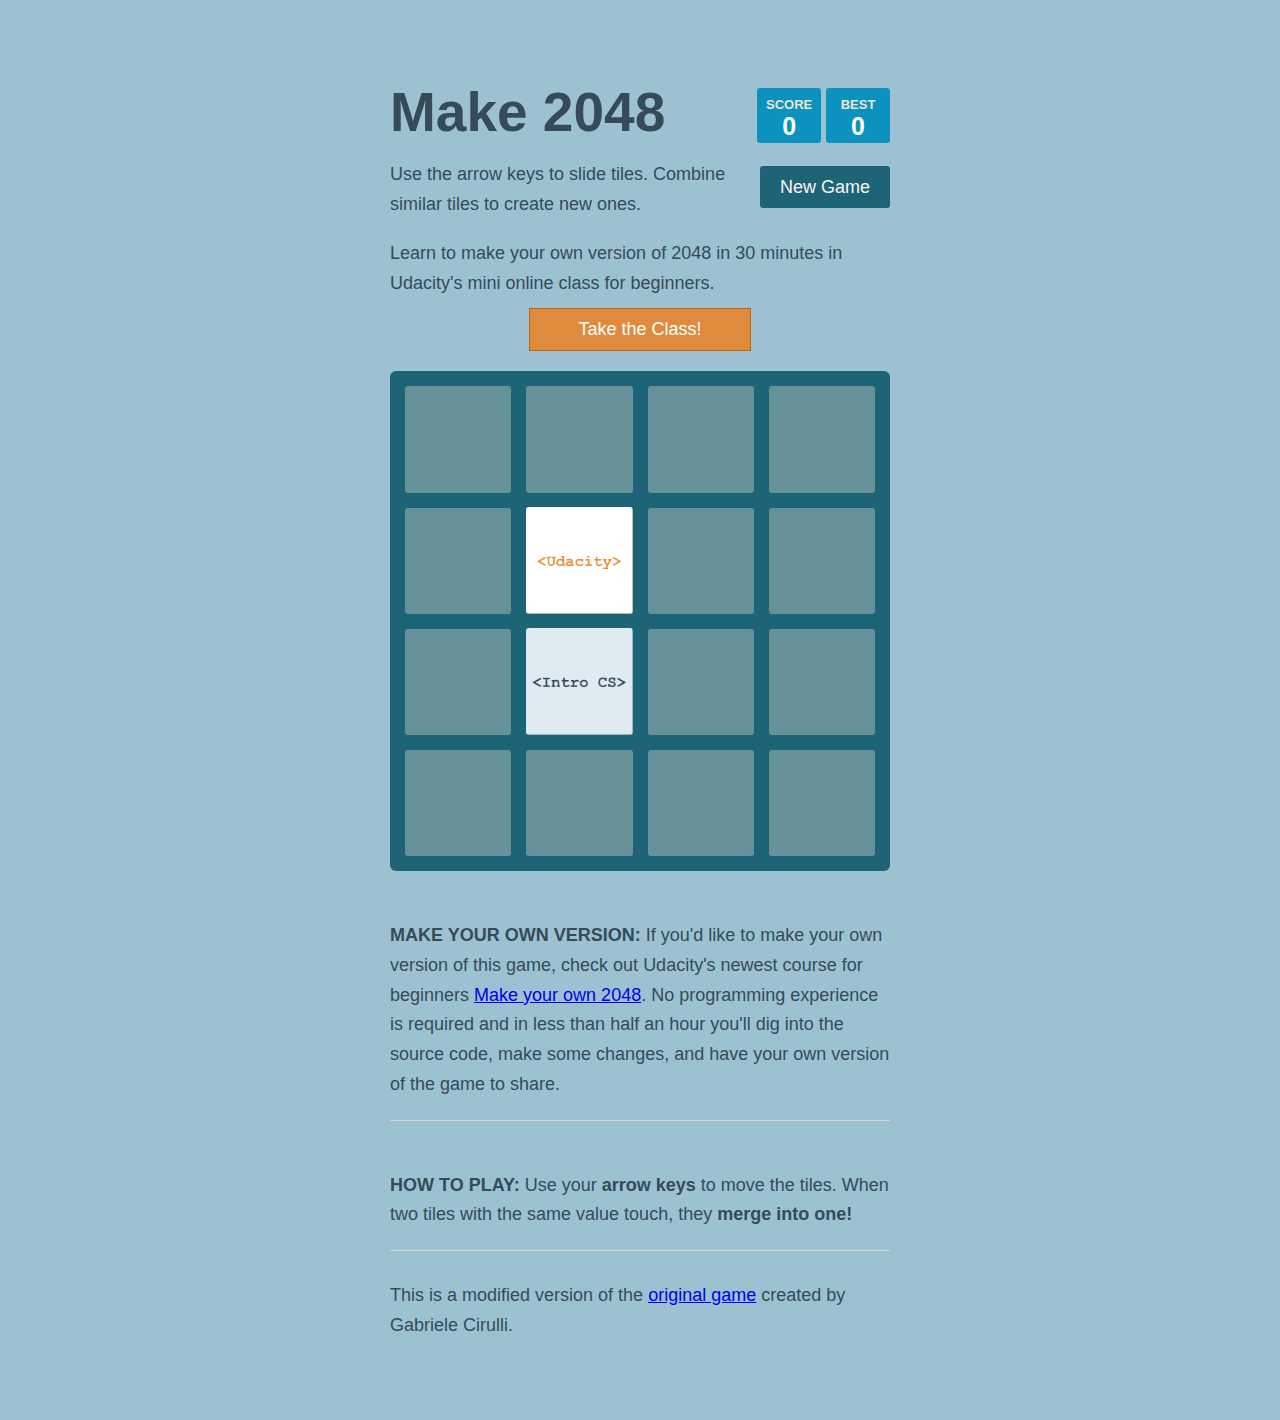
==== index.html @ ca54f41d "first commit" ====
<!DOCTYPE html>
<html lang="en" manifest="cache.appcache">
<head>
  <meta charset="utf-8">
  <title>Make and Play Udacity 2048</title>

  <link href="style/main.css" rel="stylesheet" type="text/css">
  <link href='http://fonts.googleapis.com/css?family=Source+Code+Pro:400,600,700' rel='stylesheet' type='text/css'>
  <link rel="shortcut icon" href="favicon.ico">
  <link rel="apple-touch-icon" href="meta/apple-touch-icon.png">
  <meta name="apple-mobile-web-app-capable" content="yes">
  <meta name="keywords" content="HTML,CSS,Javascript,Make your own 2048,Play 2048">
  <meta name="apple-mobile-web-app-status-bar-style" content="black">

  <meta name="HandheldFriendly" content="True">
  <meta name="MobileOptimized" content="320">
  <meta name="viewport" content="width=device-width, target-densitydpi=160dpi, initial-scale=1.0, maximum-scale=1, user-scalable=no, minimal-ui">
  <meta name="format-detection" content="telephone=no" />

  <meta property="og:title" content="2048 game"/>
  <meta property="og:site_name" content="2048 game"/>
  <meta property="og:description" content="Play Udacity 2048. Then, make your own 2048 game in Udacity's 2 hour mini course for programming beginners!"/>
  <meta property="og:image" content="http://gabrielecirulli.github.io/2048/meta/og_image.png"/>
</head>
<body>
  <div class="container">
    <div class="heading">
      <h1 class="title">Make 2048</h1>
      <div class="scores-container">
        <div class="score-container">0</div>
        <div class="best-container">0</div>
      </div>
    </div>

    <div class="above-game">
      <p class="game-intro">
      <a class="restart-button">New Game</a>
      Use the arrow keys to slide  tiles. Combine similar tiles to create new ones.</p>
      
    </div>

    <div class="pre-game">
      <p class="learn">Learn to make your own version of 2048 in 30 minutes in Udacity's mini online class for beginners.</p><a class="learn" href="https://www.udacity.com/course/ud248">Take the Class!</a>
    </div>


    <div class="game-container">
      <div class="game-message">
        <p></p>
        <div class="lower">
	        <a href="http://www.udacity.com/course/ud248/"class="learn learn-low">Take the Class!</a>
          <a class="retry-button">Play Again</a>
          <div class="score-sharing"></div>
        </div>
      </div>

      <div class="grid-container">
        <div class="grid-row">
          <div class="grid-cell"></div>
          <div class="grid-cell"></div>
          <div class="grid-cell"></div>
          <div class="grid-cell"></div>
        </div>
        <div class="grid-row">
          <div class="grid-cell"></div>
          <div class="grid-cell"></div>
          <div class="grid-cell"></div>
          <div class="grid-cell"></div>
        </div>
        <div class="grid-row">
          <div class="grid-cell"></div>
          <div class="grid-cell"></div>
          <div class="grid-cell"></div>
          <div class="grid-cell"></div>
        </div>
        <div class="grid-row">
          <div class="grid-cell"></div>
          <div class="grid-cell"></div>
          <div class="grid-cell"></div>
          <div class="grid-cell"></div>
        </div>
      </div>

      <div class="tile-container">

      </div>
    </div>


    <p class="game-explanation">
      <strong class="important">Make your own version:</strong> If you'd like to make your own version of this game, check out Udacity's newest course for beginners <a href="https://www.udacity.com/course/ud248" target="_blank">Make your own 2048</a>. No programming experience is required and in less than half an hour you'll dig into the source code, make some changes, and have your own version of the game to share.
    </p>
    <hr>
    <p class="game-explanation">
      <strong class="important">How to play:</strong> Use your <strong>arrow keys</strong> to move the tiles. When two tiles with the same value touch, they <strong>merge into one!</strong>
    </p>
    <hr>
    <p>
    This is a modified version of the <a href="http://gabrielecirulli.github.io/2048/" target="_blank">original game</a> created by Gabriele Cirulli.
    </p>
  </div>

  <script src="js/bind_polyfill.js"></script>
  <script src="js/classlist_polyfill.js"></script>
  <script src="js/animframe_polyfill.js"></script>
  <script src="js/keyboard_input_manager.js"></script>
  <script src="js/html_actuator.js"></script>
  <script src="js/grid.js"></script>
  <script src="js/tile.js"></script>
  <script src="js/local_storage_manager.js"></script>
  <script src="js/game_manager.js"></script>
  <script src="js/application.js"></script>
  <script>!function(d,s,id){var js,fjs=d.getElementsByTagName(s)[0];if(!d.getElementById(id)){js=d.createElement(s);js.id=id;js.src="https://platform.twitter.com/widgets.js";fjs.parentNode.insertBefore(js,fjs);}}(document,"script","twitter-wjs");</script>

</body>
</html>
---- style/main.css ----
@import url(fonts/clear-sans.css);
@import url("http://fonts.googleapis.com/css?family=Source+Code+Pro:400,600,700");
html, body {
  margin: 0;
  padding: 0;
  background: #9cc2d2;
  color: #354b59;
  font-family: "Clear Sans", "Helvetica Neue", Arial, sans-serif;
  font-family: "Whitney SSm A","Whitney SSm B","Helvetica Neue",Helvetica,Arial,sans-serif;
  font-size: 18px; }

body {
  margin: 80px 0; }

p.learn {
  margin-top: 20px;
}

span.tile-text {
  line-height: 1.25;
}



input {
  display: inline-block;
  background: #8f7a66;
  border-radius: 3px;
  padding: 0 20px;
  text-decoration: none;
  color: #f9f6f2;
  height: 40px;
  line-height: 42px;
  cursor: pointer;
  font: inherit;
  border: none;
  outline: none;
  box-sizing: border-box;
  font-weight: bold;
  margin: 0;
  -webkit-appearance: none;
  -moz-appearance: none;
  appearance: none; }
  input[type="text"], input[type="email"] {
    cursor: auto;
    background: #fcfbf9;
    font-weight: normal;
    color: #776e65;
    padding: 0 15px; }
    input[type="text"]::-webkit-input-placeholder, input[type="email"]::-webkit-input-placeholder {
      color: #9d948c; }
    input[type="text"]::-moz-placeholder, input[type="email"]::-moz-placeholder {
      color: #9d948c; }
    input[type="text"]:-ms-input-placeholder, input[type="email"]:-ms-input-placeholder {
      color: #9d948c; }

.heading:after {
  content: "";
  display: block;
  clear: both; }

h1.title {
  font-size: 55px;
  font-weight: medium;
  margin: 0;
  display: block;
  float: left; }

@-webkit-keyframes move-up {
  0% {
    top: 25px;
    opacity: 1; }

  100% {
    top: -50px;
    opacity: 0; } }
@-moz-keyframes move-up {
  0% {
    top: 25px;
    opacity: 1; }

  100% {
    top: -50px;
    opacity: 0; } }
@keyframes move-up {
  0% {
    top: 25px;
    opacity: 1; }

  100% {
    top: -50px;
    opacity: 0; } }
.scores-container {
  float: right;
  text-align: right; }

.score-container, .best-container {
  position: relative;
  display: inline-block;
  background: #0c92bf;
  padding: 15px 25px;
  font-size: 25px;
  height: 25px;
  line-height: 47px;
  font-weight: bold;
  border-radius: 3px;
  color: white;
  margin-top: 8px;
  text-align: center; }
  .score-container:after, .best-container:after {
    position: absolute;
    width: 100%;
    top: 10px;
    left: 0;
    text-transform: uppercase;
    font-size: 13px;
    line-height: 13px;
    text-align: center;
    color: #eee4da; }
  .score-container .score-addition, .best-container .score-addition {
    position: absolute;
    right: 30px;
    color: red;
    font-size: 25px;
    line-height: 25px;
    font-weight: bold;
    color: rgba(119, 110, 101, 0.9);
    z-index: 100;
    -webkit-animation: move-up 600ms ease-in;
    -moz-animation: move-up 600ms ease-in;
    animation: move-up 600ms ease-in;
    -webkit-animation-fill-mode: both;
    -moz-animation-fill-mode: both;
    animation-fill-mode: both; }

.score-container:after {
  content: "Score"; }

.best-container:after {
  content: "Best"; }

p {
  margin-top: 0;
  margin-bottom: 10px;
  line-height: 1.65; }

a {
  font-weight: medium;
  text-decoration: underline;
  cursor: pointer; }

strong.important {
  text-transform: uppercase; }

hr {
  border: none;
  border-bottom: 1px solid #d8d4d0;
  margin-top: 20px;
  margin-bottom: 30px; }

.container {
  width: 500px;
  margin: 0 auto; }

@-webkit-keyframes fade-in {
  0% {
    opacity: 0; }

  100% {
    opacity: 1; } }
@-moz-keyframes fade-in {
  0% {
    opacity: 0; }

  100% {
    opacity: 1; } }
@keyframes fade-in {
  0% {
    opacity: 0; }

  100% {
    opacity: 1; } }
@-webkit-keyframes slide-up {
  0% {
    margin-top: 32%; }

  100% {
    margin-top: 20%; } }
@-moz-keyframes slide-up {
  0% {
    margin-top: 32%; }

  100% {
    margin-top: 20%; } }
@keyframes slide-up {
  0% {
    margin-top: 32%; }

  100% {
    margin-top: 20%; } }
.game-container {
  margin-top: 20px;
  position: relative;
  padding: 15px;
  cursor: default;
  -webkit-touch-callout: none;
  -ms-touch-callout: none;
  -webkit-user-select: none;
  -moz-user-select: none;
  -ms-user-select: none;
  -ms-touch-action: none;
  touch-action: none;
  background: #1e6477;
  border-radius: 6px;
  width: 500px;
  height: 500px;
  -webkit-box-sizing: border-box;
  -moz-box-sizing: border-box;
  box-sizing: border-box; }

.game-message {
  display: none;
  position: absolute;
  top: 0;
  right: 0;
  bottom: 0;
  left: 0;
  background: rgba(150, 150, 150, 0.83);
  z-index: 100;
  padding-top: 40px;
  text-align: center;
  -webkit-animation: fade-in 800ms ease 1200ms;
  -moz-animation: fade-in 800ms ease 1200ms;
  animation: fade-in 800ms ease 1200ms;
  -webkit-animation-fill-mode: both;
  -moz-animation-fill-mode: both;
  animation-fill-mode: both; }
  .game-message p {
    font-size: 60px;
    font-weight: bold;
    height: 60px;
    line-height: 60px;
    margin-top: 222px; }
  .game-message .lower {
    display: block;
    margin-top: 29px; }
  .game-message .mailing-list {
    margin-top: 52px; }
    .game-message .mailing-list strong {
      display: block;
      margin-bottom: 10px; }
    .game-message .mailing-list .mailing-list-email-field {
      width: 230px;
      margin-right: 5px; }
  .game-message a {
    display: inline-block;
    background: #8f7a66;
    border-radius: 3px;
    padding: 0 20px;
    text-decoration: none;
    color: #f9f6f2;
    height: 40px;
    line-height: 42px;
    cursor: pointer;
    margin-left: 9px; }
    .game-message a.keep-playing-button {
      display: none; }
  .game-message .score-sharing {
    display: inline-block;
    vertical-align: middle;
    margin-left: 10px; }
  .game-message.game-won {
    background: rgba(237, 194, 46, 0.5);
    color: #f9f6f2; }
    .game-message.game-won a.keep-playing-button {
      display: inline-block; }
  .game-message.game-won, .game-message.game-over {
    display: block; }
    .game-message.game-won p, .game-message.game-over p {
      -webkit-animation: slide-up 1.5s ease-in-out 2500ms;
      -moz-animation: slide-up 1.5s ease-in-out 2500ms;
      animation: slide-up 1.5s ease-in-out 2500ms;
      -webkit-animation-fill-mode: both;
      -moz-animation-fill-mode: both;
      animation-fill-mode: both; }
    .game-message.game-won .mailing-list, .game-message.game-over .mailing-list {
      -webkit-animation: fade-in 1.5s ease-in-out 2500ms;
      -moz-animation: fade-in 1.5s ease-in-out 2500ms;
      animation: fade-in 1.5s ease-in-out 2500ms;
      -webkit-animation-fill-mode: both;
      -moz-animation-fill-mode: both;
      animation-fill-mode: both; }

.grid-container {
  position: absolute;
  z-index: 1; }

.grid-row {
  margin-bottom: 15px; }
  .grid-row:last-child {
    margin-bottom: 0; }
  .grid-row:after {
    content: "";
    display: block;
    clear: both; }

.grid-cell {
  width: 106.25px;
  height: 106.25px;
  margin-right: 15px;
  float: left;
  border-radius: 3px;
  background: rgba(238, 228, 218, 0.35); }
  .grid-cell:last-child {
    margin-right: 0; }

.tile-container {
  position: absolute;
  z-index: 2; }

.tile, .tile .tile-inner {
  width: 107px;
  height: 107px;
  line-height: 116.25px; }
.tile.tile-position-1-1 {
  -webkit-transform: translate(0px, 0px);
  -moz-transform: translate(0px, 0px);
  transform: translate(0px, 0px); }
.tile.tile-position-1-2 {
  -webkit-transform: translate(0px, 121px);
  -moz-transform: translate(0px, 121px);
  transform: translate(0px, 121px); }
.tile.tile-position-1-3 {
  -webkit-transform: translate(0px, 242px);
  -moz-transform: translate(0px, 242px);
  transform: translate(0px, 242px); }
.tile.tile-position-1-4 {
  -webkit-transform: translate(0px, 363px);
  -moz-transform: translate(0px, 363px);
  transform: translate(0px, 363px); }
.tile.tile-position-2-1 {
  -webkit-transform: translate(121px, 0px);
  -moz-transform: translate(121px, 0px);
  transform: translate(121px, 0px); }
.tile.tile-position-2-2 {
  -webkit-transform: translate(121px, 121px);
  -moz-transform: translate(121px, 121px);
  transform: translate(121px, 121px); }
.tile.tile-position-2-3 {
  -webkit-transform: translate(121px, 242px);
  -moz-transform: translate(121px, 242px);
  transform: translate(121px, 242px); }
.tile.tile-position-2-4 {
  -webkit-transform: translate(121px, 363px);
  -moz-transform: translate(121px, 363px);
  transform: translate(121px, 363px); }
.tile.tile-position-3-1 {
  -webkit-transform: translate(242px, 0px);
  -moz-transform: translate(242px, 0px);
  transform: translate(242px, 0px); }
.tile.tile-position-3-2 {
  -webkit-transform: translate(242px, 121px);
  -moz-transform: translate(242px, 121px);
  transform: translate(242px, 121px); }
.tile.tile-position-3-3 {
  -webkit-transform: translate(242px, 242px);
  -moz-transform: translate(242px, 242px);
  transform: translate(242px, 242px); }
.tile.tile-position-3-4 {
  -webkit-transform: translate(242px, 363px);
  -moz-transform: translate(242px, 363px);
  transform: translate(242px, 363px); }
.tile.tile-position-4-1 {
  -webkit-transform: translate(363px, 0px);
  -moz-transform: translate(363px, 0px);
  transform: translate(363px, 0px); }
.tile.tile-position-4-2 {
  -webkit-transform: translate(363px, 121px);
  -moz-transform: translate(363px, 121px);
  transform: translate(363px, 121px); }
.tile.tile-position-4-3 {
  -webkit-transform: translate(363px, 242px);
  -moz-transform: translate(363px, 242px);
  transform: translate(363px, 242px); }
.tile.tile-position-4-4 {
  -webkit-transform: translate(363px, 363px);
  -moz-transform: translate(363px, 363px);
  transform: translate(363px, 363px); }

.tile {
  position: absolute;
  -webkit-transition: 100ms ease-in-out;
  -moz-transition: 100ms ease-in-out;
  transition: 100ms ease-in-out;
  -webkit-transition-property: -webkit-transform;
  -moz-transition-property: -moz-transform;
  transition-property: transform; }
  .tile .tile-inner {
    border-radius: 3px;
    background: #f5f5f5;
    text-align: center;
    font-weight: bold;
    z-index: 10;
    font-family: 'Source Code Pro', Courier;
    font-size: 16px; 
    color: #354b59;}
  .tile.tile-2 .tile-inner {
    background: url('../tile-sets/udacity/2.png');
    background-size: 100%;
    color: rgba(0,0,0,0);
    box-shadow: 0 0 30px 10px rgba(243, 215, 116, 0), inset 0 0 0 1px rgba(255, 255, 255, 0); }
  .tile.tile-4 .tile-inner {
    background: url('../tile-sets/udacity/4.png');
    background-size: 100%;
    color: rgba(0,0,0,0);
    box-shadow: 0 0 30px 10px rgba(243, 215, 116, 0), inset 0 0 0 1px rgba(255, 255, 255, 0); }
  .tile.tile-8 .tile-inner {
    background: url('../tile-sets/udacity/8.png');
    background-size: 100%;
    color: rgba(0,0,0,0);
    font-weight: medium;
    font-size: 11px;
  }
  .tile.tile-16 .tile-inner {
    background: url('../tile-sets/udacity/16.png');
    background-size: 100%;
    color: rgba(0,0,0,0);
    font-weight: medium;
    font-size: 10px;
  }
  .tile.tile-32 .tile-inner {
    background: url('../tile-sets/udacity/32.png');
    background-size: 100%;
    color: rgba(0,0,0,0);
    font-size: 14px;
  }
  .tile.tile-64 .tile-inner {
    background: url('../tile-sets/udacity/64.png');
    background-size: 100%;
    color: rgba(0,0,0,0);
    font-size: 14px;

  }
  .tile.tile-128 .tile-inner {
    font-weight: medium;
    background: url('../tile-sets/udacity/128.png');
    background-size: 100%;
    color: rgba(0,0,0,0);
    box-shadow: 0 0 30px 10px rgba(243, 215, 116, 0.2381), inset 0 0 0 1px rgba(255, 255, 255, 0.14286);
    font-size: 12px; }
    @media screen and (max-width: 520px) {
      .tile.tile-128 .tile-inner {
        font-size: 12px; } }
  .tile.tile-256 .tile-inner {
    background: url('../tile-sets/udacity/256.png');
    background-size: 100%;
    color: rgba(0,0,0,0);
    box-shadow: 0 0 30px 10px rgba(243, 215, 116, 0.31746), inset 0 0 0 1px rgba(255, 255, 255, 0.19048);
    font-size: 14px; }
    @media screen and (max-width: 520px) {
      .tile.tile-256 .tile-inner {
        font-size: 16px; } }
  .tile.tile-512 .tile-inner {
    background: url('../tile-sets/udacity/512.png');
    background-size: 100%;
    color: rgba(0,0,0,0);
    box-shadow: 0 0 30px 10px rgba(243, 215, 116, 0.39683), inset 0 0 0 1px rgba(255, 255, 255, 0.2381);
    font-size: 13px; }
    @media screen and (max-width: 520px) {
      .tile.tile-512 .tile-inner {
        font-size: 13px; } }
  .tile.tile-1024 .tile-inner {
    background: url('../tile-sets/udacity/1024.png');
    background-size: 100%;
    color: rgba(0,0,0,0);
    box-shadow: 0 0 30px 10px rgba(243, 215, 116, 0.47619), inset 0 0 0 1px rgba(255, 255, 255, 0.28571);
    font-size: 10px; }
    @media screen and (max-width: 520px) {
      .tile.tile-1024 .tile-inner {
        font-size: 10px; } }
  .tile.tile-2048 .tile-inner {
    background: url('../tile-sets/udacity/2048.png');
    background-size: 100%;
    color: rgba(0,0,0,0);
    box-shadow: 0 0 30px 10px rgba(243, 215, 116, 0.55556), inset 0 0 0 1px rgba(255, 255, 255, 0.33333);
    font-size: 10px; }
    @media screen and (max-width: 520px) {
      .tile.tile-2048 .tile-inner {
        font-size: 10px; } }
  .tile.tile-super .tile-inner {
    color: #f9f6f2;
    background: #3c3a32;
    font-weight: medium;
    font-size: 12px; }
    @media screen and (max-width: 520px) {
      .tile.tile-super .tile-inner {
        font-size: 10px; } }

@-webkit-keyframes appear {
  0% {
    opacity: 0;
    -webkit-transform: scale(0);
    -moz-transform: scale(0);
    transform: scale(0); }

  100% {
    opacity: 1;
    -webkit-transform: scale(1);
    -moz-transform: scale(1);
    transform: scale(1); } }
@-moz-keyframes appear {
  0% {
    opacity: 0;
    -webkit-transform: scale(0);
    -moz-transform: scale(0);
    transform: scale(0); }

  100% {
    opacity: 1;
    -webkit-transform: scale(1);
    -moz-transform: scale(1);
    transform: scale(1); } }
@keyframes appear {
  0% {
    opacity: 0;
    -webkit-transform: scale(0);
    -moz-transform: scale(0);
    transform: scale(0); }

  100% {
    opacity: 1;
    -webkit-transform: scale(1);
    -moz-transform: scale(1);
    transform: scale(1); } }
.tile-new .tile-inner {
  -webkit-animation: appear 200ms ease 100ms;
  -moz-animation: appear 200ms ease 100ms;
  animation: appear 200ms ease 100ms;
  -webkit-animation-fill-mode: backwards;
  -moz-animation-fill-mode: backwards;
  animation-fill-mode: backwards; }

@-webkit-keyframes pop {
  0% {
    -webkit-transform: scale(0);
    -moz-transform: scale(0);
    transform: scale(0); }

  50% {
    -webkit-transform: scale(1.2);
    -moz-transform: scale(1.2);
    transform: scale(1.2); }

  100% {
    -webkit-transform: scale(1);
    -moz-transform: scale(1);
    transform: scale(1); } }
@-moz-keyframes pop {
  0% {
    -webkit-transform: scale(0);
    -moz-transform: scale(0);
    transform: scale(0); }

  50% {
    -webkit-transform: scale(1.2);
    -moz-transform: scale(1.2);
    transform: scale(1.2); }

  100% {
    -webkit-transform: scale(1);
    -moz-transform: scale(1);
    transform: scale(1); } }
@keyframes pop {
  0% {
    -webkit-transform: scale(0);
    -moz-transform: scale(0);
    transform: scale(0); }

  50% {
    -webkit-transform: scale(1.2);
    -moz-transform: scale(1.2);
    transform: scale(1.2); }

  100% {
    -webkit-transform: scale(1);
    -moz-transform: scale(1);
    transform: scale(1); } }
.tile-merged .tile-inner {
  z-index: 20;
  -webkit-animation: pop 200ms ease 100ms;
  -moz-animation: pop 200ms ease 100ms;
  animation: pop 200ms ease 100ms;
  -webkit-animation-fill-mode: backwards;
  -moz-animation-fill-mode: backwards;
  animation-fill-mode: backwards; }

.above-game {
  margin-top: 10px;
}

.above-game:after {
  content: "";
  display: block;
  clear: both; }

.game-intro {
  margin-top: 5px;
  float: left;
  line-height: 30px;
  margin-bottom: 0; }

.game-explanation {
  margin-top: 50px; }

.sharing {
  margin-top: 20px;
  text-align: center; }
  .sharing > iframe, .sharing > span, .sharing > form {
    display: inline-block;
    vertical-align: middle; }

@media screen and (max-width: 520px) {
  html, body {
    font-size: 15px; }

  body {
    margin: 20px 0;
    padding: 0 20px; }

  h1.title {
    font-size: 27px;
    margin-top: 15px; }

  .container {
    width: 280px;
    margin: 0 auto; }

  .score-container, .best-container {
    margin-top: 0;
    padding: 15px 10px;
    min-width: 40px; }

  .heading {
    margin-bottom: 10px; }

  .game-intro {
    width: 100%;
    display: block;
    box-sizing: border-box;
    line-height: 1.65; }

  .restart-button, .retry-button {
    width: 42%;
    padding: 0;
    display: block;
    box-sizing: border-box;
    margin-top: 2px; }

  .game-container {
    margin-top: 17px;
    position: relative;
    padding: 10px;
    cursor: default;
    -webkit-touch-callout: none;
    -ms-touch-callout: none;
    -webkit-user-select: none;
    -moz-user-select: none;
    -ms-user-select: none;
    -ms-touch-action: none;
    touch-action: none;
    background: #1e6477;
    border-radius: 6px;
    width: 280px;
    height: 280px;
    -webkit-box-sizing: border-box;
    -moz-box-sizing: border-box;
    box-sizing: border-box; }

  .game-message {
    display: none;
    position: absolute;
    top: 0;
    right: 0;
    bottom: 0;
    left: 0;
    background: rgba(238, 228, 218, 0.73);
    z-index: 100;
    padding-top: 40px;
    text-align: center;
    -webkit-animation: fade-in 800ms ease 1200ms;
    -moz-animation: fade-in 800ms ease 1200ms;
    animation: fade-in 800ms ease 1200ms;
    -webkit-animation-fill-mode: both;
    -moz-animation-fill-mode: both;
    animation-fill-mode: both; }
    .game-message p {
      font-size: 60px;
      font-weight: bold;
      height: 60px;
      line-height: 60px;
      margin-top: 222px; }
    .game-message .lower {
      display: block;
      margin-top: 29px; }
    .game-message .mailing-list {
      margin-top: 52px; }
      .game-message .mailing-list strong {
        display: block;
        margin-bottom: 10px; }
      .game-message .mailing-list .mailing-list-email-field {
        width: 230px;
        margin-right: 5px; }
    .game-message a {
      display: inline-block;
      background: #8f7a66;
      border-radius: 3px;
      padding: 0 20px;
      text-decoration: none;
      color: #f9f6f2;
      height: 40px;
      line-height: 42px;
      cursor: pointer;
      margin-left: 9px; }
      .game-message a.keep-playing-button {
        display: none; }
    .game-message .score-sharing {
      display: inline-block;
      vertical-align: middle;
      margin-left: 10px; }
    .game-message.game-won {
      background: rgba(237, 194, 46, 0.5);
      color: #f9f6f2; }
      .game-message.game-won a.keep-playing-button {
        display: inline-block; }
    .game-message.game-won, .game-message.game-over {
      display: block; }
      .game-message.game-won p, .game-message.game-over p {
        -webkit-animation: slide-up 1.5s ease-in-out 2500ms;
        -moz-animation: slide-up 1.5s ease-in-out 2500ms;
        animation: slide-up 1.5s ease-in-out 2500ms;
        -webkit-animation-fill-mode: both;
        -moz-animation-fill-mode: both;
        animation-fill-mode: both; }
      .game-message.game-won .mailing-list, .game-message.game-over .mailing-list {
        -webkit-animation: fade-in 1.5s ease-in-out 2500ms;
        -moz-animation: fade-in 1.5s ease-in-out 2500ms;
        animation: fade-in 1.5s ease-in-out 2500ms;
        -webkit-animation-fill-mode: both;
        -moz-animation-fill-mode: both;
        animation-fill-mode: both; }

  .grid-container {
    position: absolute;
    z-index: 1; }

  .grid-row {
    margin-bottom: 10px; }
    .grid-row:last-child {
      margin-bottom: 0; }
    .grid-row:after {
      content: "";
      display: block;
      clear: both; }

  .grid-cell {
    width: 57.5px;
    height: 57.5px;
    margin-right: 10px;
    float: left;
    border-radius: 3px;
    background: rgba(238, 228, 218, 0.35); }
    .grid-cell:last-child {
      margin-right: 0; }

  .tile-container {
    position: absolute;
    z-index: 2; }

  .tile, .tile .tile-inner {
    width: 58px;
    height: 58px;
    line-height: 67.5px; }
  .tile.tile-position-1-1 {
    -webkit-transform: translate(0px, 0px);
    -moz-transform: translate(0px, 0px);
    transform: translate(0px, 0px); }
  .tile.tile-position-1-2 {
    -webkit-transform: translate(0px, 67px);
    -moz-transform: translate(0px, 67px);
    transform: translate(0px, 67px); }
  .tile.tile-position-1-3 {
    -webkit-transform: translate(0px, 135px);
    -moz-transform: translate(0px, 135px);
    transform: translate(0px, 135px); }
  .tile.tile-position-1-4 {
    -webkit-transform: translate(0px, 202px);
    -moz-transform: translate(0px, 202px);
    transform: translate(0px, 202px); }
  .tile.tile-position-2-1 {
    -webkit-transform: translate(67px, 0px);
    -moz-transform: translate(67px, 0px);
    transform: translate(67px, 0px); }
  .tile.tile-position-2-2 {
    -webkit-transform: translate(67px, 67px);
    -moz-transform: translate(67px, 67px);
    transform: translate(67px, 67px); }
  .tile.tile-position-2-3 {
    -webkit-transform: translate(67px, 135px);
    -moz-transform: translate(67px, 135px);
    transform: translate(67px, 135px); }
  .tile.tile-position-2-4 {
    -webkit-transform: translate(67px, 202px);
    -moz-transform: translate(67px, 202px);
    transform: translate(67px, 202px); }
  .tile.tile-position-3-1 {
    -webkit-transform: translate(135px, 0px);
    -moz-transform: translate(135px, 0px);
    transform: translate(135px, 0px); }
  .tile.tile-position-3-2 {
    -webkit-transform: translate(135px, 67px);
    -moz-transform: translate(135px, 67px);
    transform: translate(135px, 67px); }
  .tile.tile-position-3-3 {
    -webkit-transform: translate(135px, 135px);
    -moz-transform: translate(135px, 135px);
    transform: translate(135px, 135px); }
  .tile.tile-position-3-4 {
    -webkit-transform: translate(135px, 202px);
    -moz-transform: translate(135px, 202px);
    transform: translate(135px, 202px); }
  .tile.tile-position-4-1 {
    -webkit-transform: translate(202px, 0px);
    -moz-transform: translate(202px, 0px);
    transform: translate(202px, 0px); }
  .tile.tile-position-4-2 {
    -webkit-transform: translate(202px, 67px);
    -moz-transform: translate(202px, 67px);
    transform: translate(202px, 67px); }
  .tile.tile-position-4-3 {
    -webkit-transform: translate(202px, 135px);
    -moz-transform: translate(202px, 135px);
    transform: translate(202px, 135px); }
  .tile.tile-position-4-4 {
    -webkit-transform: translate(202px, 202px);
    -moz-transform: translate(202px, 202px);
    transform: translate(202px, 202px); }

  .tile .tile-inner {
    font-size: 35px; }

  .game-message {
    padding-top: 0; }
    .game-message p {
      font-size: 30px !important;
      height: 30px !important;
      line-height: 30px !important;
      margin-top: 32% !important;
      margin-bottom: 0 !important; }
    .game-message .lower {
      margin-top: 10px !important; }
    .game-message.game-won .score-sharing {
      margin-top: 10px; }
    .game-message.game-over .mailing-list {
      margin-top: 25px; }
    .game-message .mailing-list {
      margin-top: 10px; }
      .game-message .mailing-list .mailing-list-email-field {
        width: 180px; }

  .sharing > iframe, .sharing > span, .sharing > form {
    display: block;
    margin: 0 auto;
    margin-bottom: 20px; } }
.pp-donate button {
  -webkit-appearance: none;
  -moz-appearance: none;
  appearance: none;
  border: none;
  font: inherit;
  color: inherit;
  display: inline-block;
  background: #8f7a66;
  border-radius: 3px;
  padding: 0 20px;
  text-decoration: none;
  color: #f9f6f2;
  height: 40px;
  line-height: 42px;
  cursor: pointer; }
  .pp-donate button img {
    vertical-align: -4px;
    margin-right: 8px; }

.btc-donate {
  position: relative;
  margin-left: 10px;
  display: inline-block;
  background: #8f7a66;
  border-radius: 3px;
  padding: 0 20px;
  text-decoration: none;
  color: #f9f6f2;
  height: 40px;
  line-height: 42px;
  cursor: pointer; }
  .btc-donate img {
    vertical-align: -4px;
    margin-right: 8px; }
  .btc-donate a {
    color: #f9f6f2;
    text-decoration: none;
    font-weight: normal; }
  .btc-donate .address {
    cursor: auto;
    position: absolute;
    width: 340px;
    right: 50%;
    margin-right: -170px;
    padding-bottom: 7px;
    top: -30px;
    opacity: 0;
    pointer-events: none;
    -webkit-transition: 400ms ease;
    -moz-transition: 400ms ease;
    transition: 400ms ease;
    -webkit-transition-property: top, opacity;
    -moz-transition-property: top, opacity;
    transition-property: top, opacity; }
    .btc-donate .address:after {
      position: absolute;
      border-top: 10px solid #bbada0;
      border-right: 7px solid transparent;
      border-left: 7px solid transparent;
      content: "";
      bottom: 0px;
      left: 50%;
      margin-left: -7px; }
    .btc-donate .address code {
      background-color: #bbada0;
      padding: 10px 15px;
      width: 100%;
      border-radius: 3px;
      line-height: 1;
      font-weight: normal;
      font-size: 15px;
      font-family: Consolas, "Liberation Mono", Courier, monospace;
      text-align: center; }
  .btc-donate:hover .address, .btc-donate .address:hover .address {
    opacity: 1;
    top: -45px;
    pointer-events: auto; }
  @media screen and (max-width: 480px) {
    .btc-donate {
      width: 120px; }
      .btc-donate .address {
        margin-right: -150px;
        width: 300px; }
        .btc-donate .address code {
          font-size: 13px; }
        .btc-donate .address:after {
          left: 50%;
          bottom: 2px; } }
a.learn, a.keep-playing-button {
  background-color: #de8b3e;
  text-decoration: none;
  border: 1px solid;
  border-color: #c7640b;
  color: white;
  border-radius: 0;
  margin: 0 auto;
  margin-top: 5px;
  display: block;
  width: 200px;
  padding: 10px;
  text-align: center;
}
a.learn:visited, a.keep-playing-button {
  }
a.learn:hover, a.keep-playing-button:hover, a.learn-low:hover {
  background-image: linear-gradient(to bottom,#f59a18 0,#f27d13 100%);
  background-repeat: repeat-x;
}
.restart-button, a.retry-button {
  display: inline-block;
  background: #1e6477;
  border-radius: 3px;
  padding: 0 20px;
  text-decoration: none;
  color: #f9f6f2;
  line-height: 42px;
  cursor: pointer;
  display: block;
  text-align: center;
  float: right; 
  margin-top: 7px;
}

a.retry-button, a.learn-low {
  width: 150px;
  height: 40px;
  padding: 0;
  border-radius: 0;
  background-color:black;
  display: inline-block;
  margin: 0;
  line-height: 42px;
}

a.learn-low {
  margin-right: 10px;
}

a.retry-button {
  margin-left: 10px;
  float: center;
}
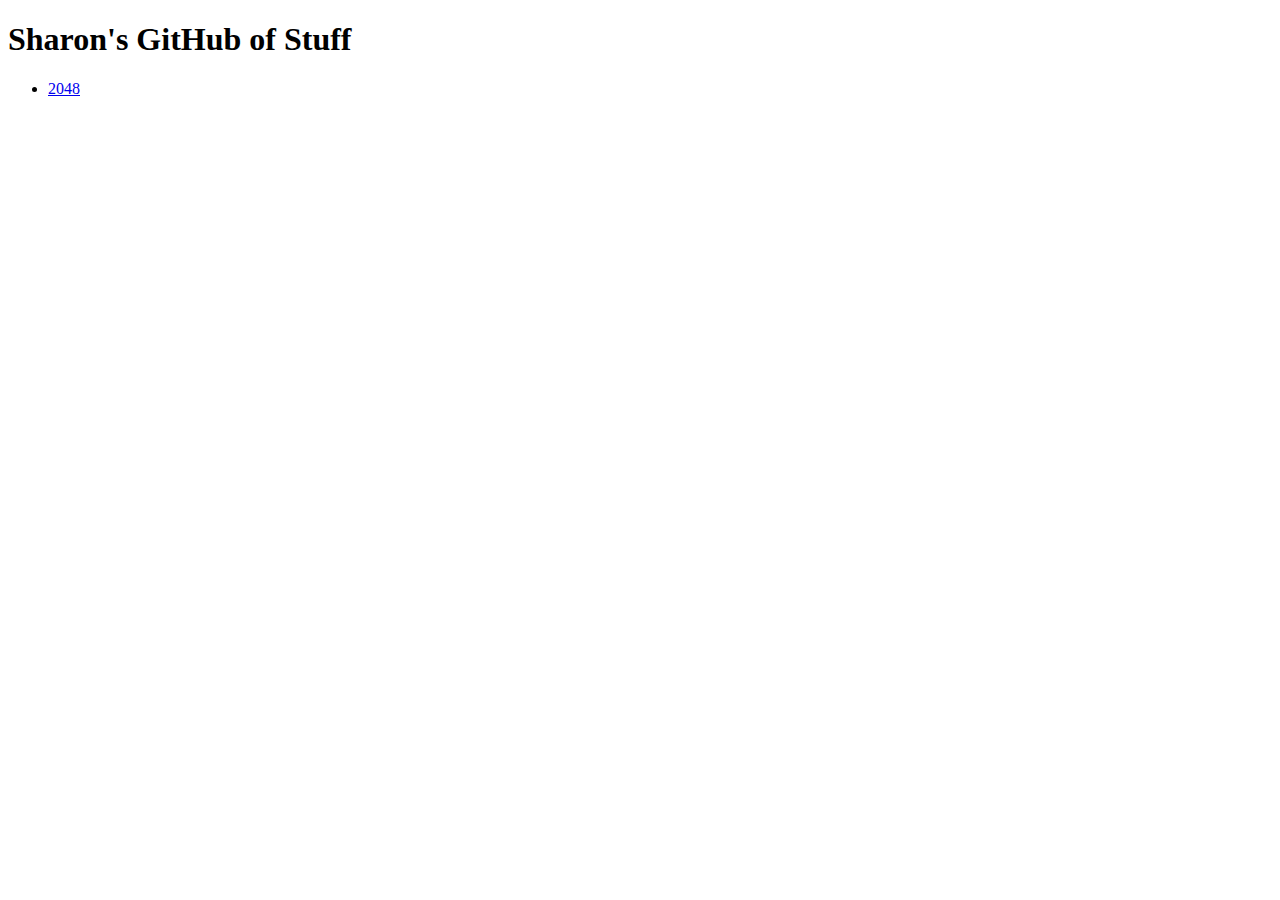
==== commit d74a744e: "adding index" ====
--- a/index.html
+++ b/index.html
@@ -1,116 +1,13 @@
 <!DOCTYPE html>
-<html lang="en" manifest="cache.appcache">
-<head>
-  <meta charset="utf-8">
-  <title>Make and Play Udacity 2048</title>
 
-  <link href="style/main.css" rel="stylesheet" type="text/css">
-  <link href='http://fonts.googleapis.com/css?family=Source+Code+Pro:400,600,700' rel='stylesheet' type='text/css'>
-  <link rel="shortcut icon" href="favicon.ico">
-  <link rel="apple-touch-icon" href="meta/apple-touch-icon.png">
-  <meta name="apple-mobile-web-app-capable" content="yes">
-  <meta name="keywords" content="HTML,CSS,Javascript,Make your own 2048,Play 2048">
-  <meta name="apple-mobile-web-app-status-bar-style" content="black">
-
-  <meta name="HandheldFriendly" content="True">
-  <meta name="MobileOptimized" content="320">
-  <meta name="viewport" content="width=device-width, target-densitydpi=160dpi, initial-scale=1.0, maximum-scale=1, user-scalable=no, minimal-ui">
-  <meta name="format-detection" content="telephone=no" />
-
-  <meta property="og:title" content="2048 game"/>
-  <meta property="og:site_name" content="2048 game"/>
-  <meta property="og:description" content="Play Udacity 2048. Then, make your own 2048 game in Udacity's 2 hour mini course for programming beginners!"/>
-  <meta property="og:image" content="http://gabrielecirulli.github.io/2048/meta/og_image.png"/>
-</head>
-<body>
-  <div class="container">
-    <div class="heading">
-      <h1 class="title">Make 2048</h1>
-      <div class="scores-container">
-        <div class="score-container">0</div>
-        <div class="best-container">0</div>
-      </div>
-    </div>
-
-    <div class="above-game">
-      <p class="game-intro">
-      <a class="restart-button">New Game</a>
-      Use the arrow keys to slide  tiles. Combine similar tiles to create new ones.</p>
-      
-    </div>
-
-    <div class="pre-game">
-      <p class="learn">Learn to make your own version of 2048 in 30 minutes in Udacity's mini online class for beginners.</p><a class="learn" href="https://www.udacity.com/course/ud248">Take the Class!</a>
-    </div>
-
-
-    <div class="game-container">
-      <div class="game-message">
-        <p></p>
-        <div class="lower">
-	        <a href="http://www.udacity.com/course/ud248/"class="learn learn-low">Take the Class!</a>
-          <a class="retry-button">Play Again</a>
-          <div class="score-sharing"></div>
-        </div>
-      </div>
-
-      <div class="grid-container">
-        <div class="grid-row">
-          <div class="grid-cell"></div>
-          <div class="grid-cell"></div>
-          <div class="grid-cell"></div>
-          <div class="grid-cell"></div>
-        </div>
-        <div class="grid-row">
-          <div class="grid-cell"></div>
-          <div class="grid-cell"></div>
-          <div class="grid-cell"></div>
-          <div class="grid-cell"></div>
-        </div>
-        <div class="grid-row">
-          <div class="grid-cell"></div>
-          <div class="grid-cell"></div>
-          <div class="grid-cell"></div>
-          <div class="grid-cell"></div>
-        </div>
-        <div class="grid-row">
-          <div class="grid-cell"></div>
-          <div class="grid-cell"></div>
-          <div class="grid-cell"></div>
-          <div class="grid-cell"></div>
-        </div>
-      </div>
-
-      <div class="tile-container">
-
-      </div>
-    </div>
-
-
-    <p class="game-explanation">
-      <strong class="important">Make your own version:</strong> If you'd like to make your own version of this game, check out Udacity's newest course for beginners <a href="https://www.udacity.com/course/ud248" target="_blank">Make your own 2048</a>. No programming experience is required and in less than half an hour you'll dig into the source code, make some changes, and have your own version of the game to share.
-    </p>
-    <hr>
-    <p class="game-explanation">
-      <strong class="important">How to play:</strong> Use your <strong>arrow keys</strong> to move the tiles. When two tiles with the same value touch, they <strong>merge into one!</strong>
-    </p>
-    <hr>
-    <p>
-    This is a modified version of the <a href="http://gabrielecirulli.github.io/2048/" target="_blank">original game</a> created by Gabriele Cirulli.
-    </p>
-  </div>
-
-  <script src="js/bind_polyfill.js"></script>
-  <script src="js/classlist_polyfill.js"></script>
-  <script src="js/animframe_polyfill.js"></script>
-  <script src="js/keyboard_input_manager.js"></script>
-  <script src="js/html_actuator.js"></script>
-  <script src="js/grid.js"></script>
-  <script src="js/tile.js"></script>
-  <script src="js/local_storage_manager.js"></script>
-  <script src="js/game_manager.js"></script>
-  <script src="js/application.js"></script>
-  <script>!function(d,s,id){var js,fjs=d.getElementsByTagName(s)[0];if(!d.getElementById(id)){js=d.createElement(s);js.id=id;js.src="https://platform.twitter.com/widgets.js";fjs.parentNode.insertBefore(js,fjs);}}(document,"script","twitter-wjs");</script>
-
-</body>
+<html>
+  <head>
+    <title>Sharon's GitHub of stuff</title>
+  </head>
+  <body>
+    <h1>Sharon's GitHub of Stuff</h1>
+    <ul>
+      <li><a href="2048/index.html">2048</a></li>
+    </ul>
+  </body>
 </html>
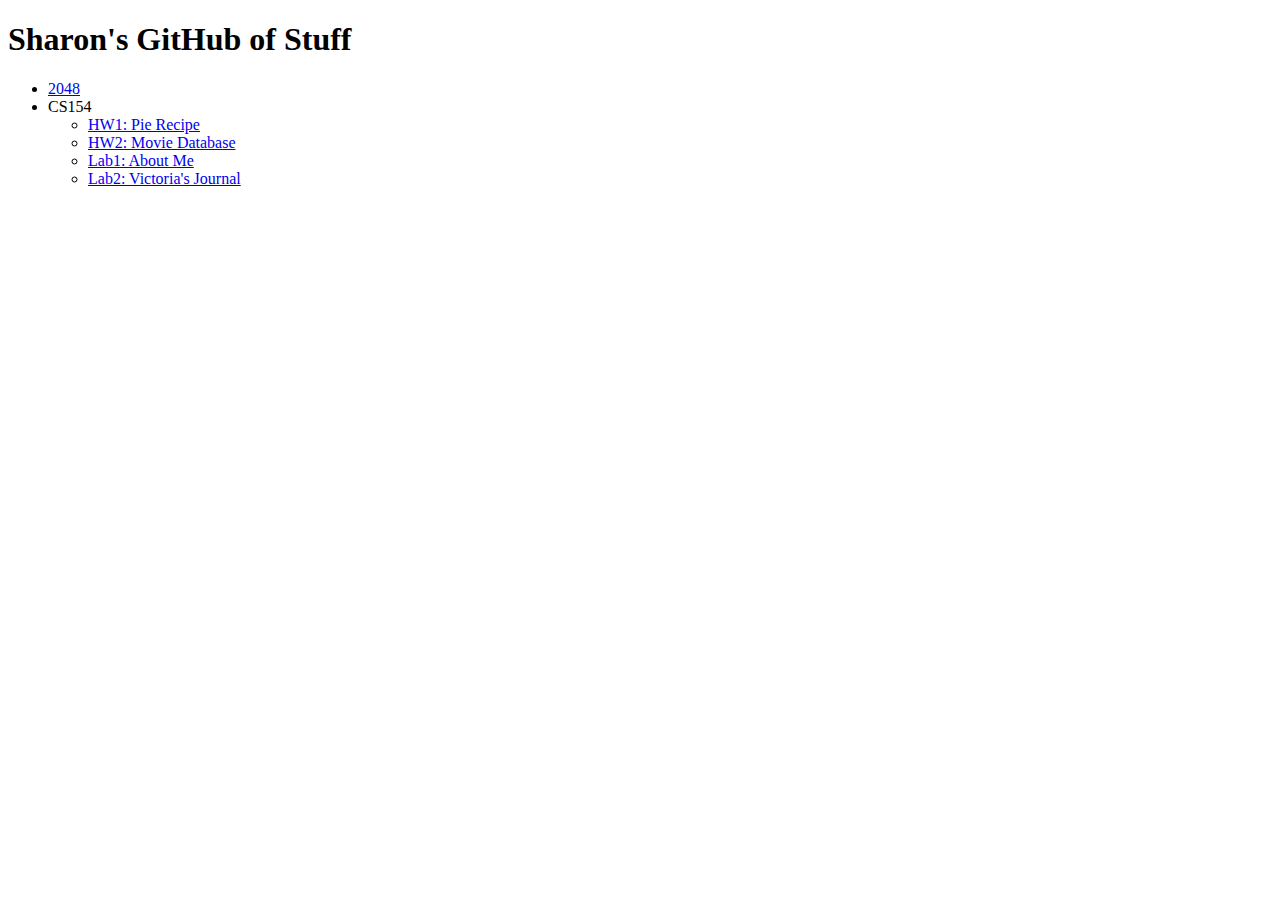
==== commit 8d14bd73: "that was silly" ====
--- a/index.html
+++ b/index.html
@@ -8,6 +8,13 @@
     <h1>Sharon's GitHub of Stuff</h1>
     <ul>
       <li><a href="2048/index.html">2048</a></li>
+      <li>CS154</li>
+        <ul>
+          <li><a href="cs154/hw1/pie.html">HW1: Pie Recipe</a></li>
+          <li><a href="cs154/hw2/tmnt.html">HW2: Movie Database</a></li>
+          <li><a href="cs154/lab1/aboutme.html">Lab1: About Me</a></li>
+          <li><a href="cs154/lab2/journal.html">Lab2: Victoria's Journal</a></li>
+        </ul>
     </ul>
   </body>
 </html>
